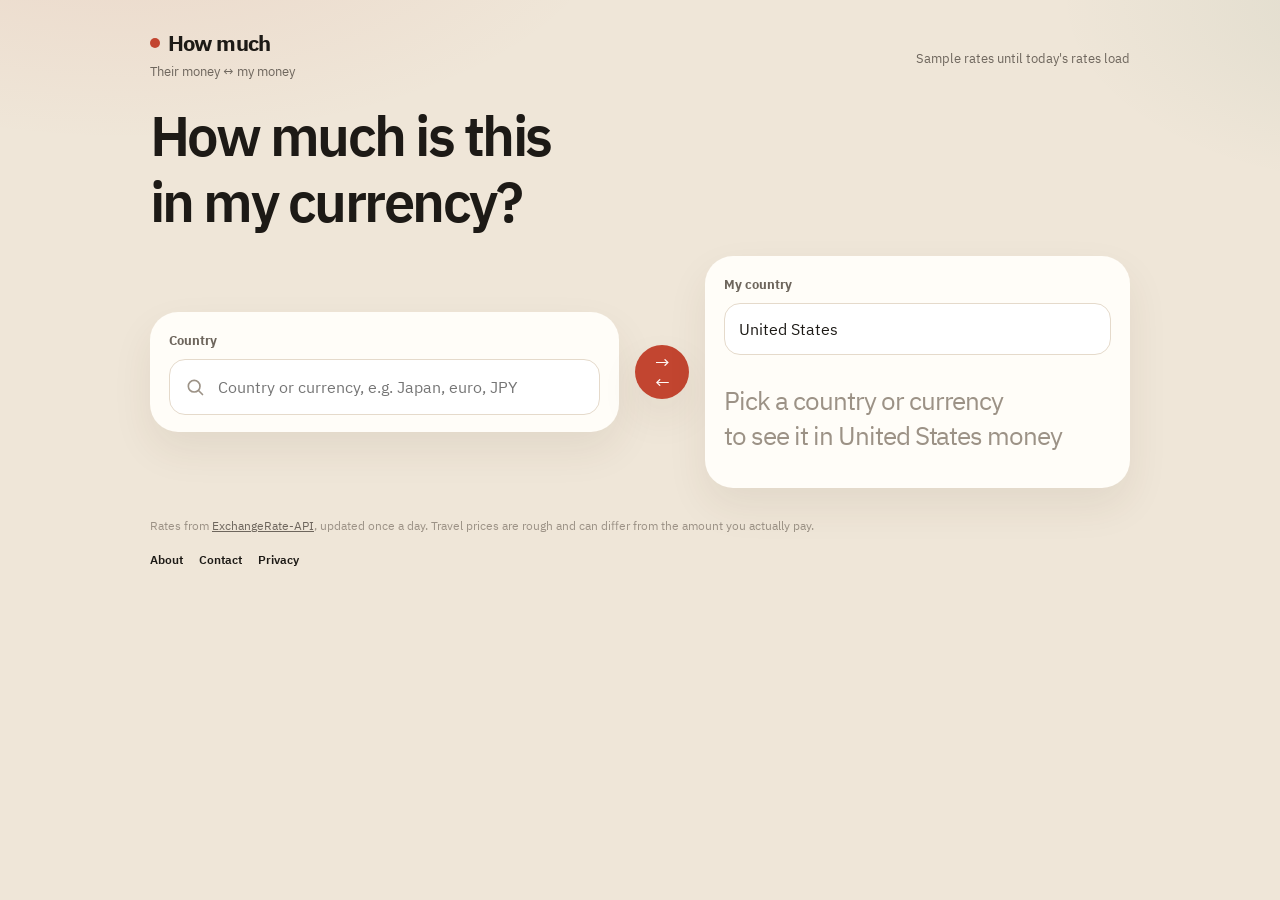
==== index.html @ 72a93dd0 "Add a country-based currency converter with localized pages. The site converts a chosen country's mo" ====
<!DOCTYPE html>
<html lang="ko">
<head>
  <meta charset="UTF-8">
  <meta name="viewport" content="width=device-width, initial-scale=1">
  <meta name="color-scheme" content="light">
  <title>얼마지 · 이 나라 돈, 내 나라 돈으로 얼마지?</title>
  <meta name="description" content="나라나 화폐를 고르면 내 나라 돈으로 얼마인지 보여줍니다. 내 나라는 브라우저 언어로 맞추고, 원하면 다른 나라로 바꿀 수 있어요.">
  <link rel="icon" href="data:image/svg+xml,%3Csvg xmlns='http://www.w3.org/2000/svg' viewBox='0 0 64 64'%3E%3Crect width='64' height='64' rx='16' fill='%23c24530'/%3E%3Ctext x='32' y='42' text-anchor='middle' font-size='32' fill='white' font-family='sans-serif'%3E₩%3C/text%3E%3C/svg%3E">
  <link rel="preconnect" href="https://fonts.googleapis.com">
  <link rel="preconnect" href="https://fonts.gstatic.com" crossorigin>
  <link href="https://fonts.googleapis.com/css2?family=Fraunces:opsz,wght@9..144,560;9..144,650&family=IBM+Plex+Sans+KR:wght@400;500;600;700&display=swap" rel="stylesheet">
  <link rel="stylesheet" href="styles.css">
</head>
<body>
  <div class="app" id="app"></div>
  <script src="countries.js"></script>
  <script src="currencies.js"></script>
  <script src="more-countries.js"></script>
  <script src="i18n.js"></script>
  <script src="country-guides.js"></script>
  <script src="country-guides-more.js"></script>
  <script src="app.js"></script>
</body>
</html>
---- styles.css ----
:root {
  --bg: #efe6d8;
  --card: #fffdf8;
  --ink: #1d1a16;
  --muted: #6e665d;
  --faint: #9c9286;
  --line: #e5dacb;
  --stamp: #c24530;
  --stamp-soft: #f8ebe6;
  --forest: #1d5a3e;
  --shadow: 0 18px 40px rgba(72, 48, 22, 0.08);
  --radius: 22px;
  --serif: "Fraunces", "Iowan Old Style", Palatino, serif;
  --sans: "IBM Plex Sans KR", "Apple SD Gothic Neo", sans-serif;
  color-scheme: light;
}

* { box-sizing: border-box; }

html, body { margin: 0; padding: 0; }

body {
  min-height: 100vh;
  font-family: var(--sans);
  color: var(--ink);
  background:
    radial-gradient(900px 420px at 10% -10%, rgba(194, 69, 48, 0.09), transparent 55%),
    radial-gradient(700px 380px at 110% 0%, rgba(29, 90, 62, 0.08), transparent 50%),
    var(--bg);
}

button, input { font-family: inherit; }

button { cursor: pointer; }

.app {
  width: min(980px, calc(100% - 32px));
  margin: 0 auto;
  padding: 28px 0 64px;
}

.top {
  display: flex;
  align-items: flex-end;
  justify-content: space-between;
  gap: 16px;
  margin-bottom: 22px;
}

.brand {
  appearance: none;
  border: 0;
  background: transparent;
  padding: 0;
  text-align: left;
  color: inherit;
}

.brand-mark {
  display: inline-flex;
  align-items: center;
  gap: 8px;
  font-weight: 700;
  letter-spacing: -0.04em;
  font-size: 22px;
}

.brand-mark i {
  width: 10px;
  height: 10px;
  border-radius: 50%;
  background: var(--stamp);
  display: block;
}

.brand small {
  display: block;
  margin-top: 4px;
  color: var(--muted);
  font-size: 13px;
}

.today {
  color: var(--muted);
  font-size: 13px;
  text-align: right;
}

.hero h1 {
  margin: 8px 0 22px;
  font-size: clamp(34px, 6vw, 56px);
  line-height: 1.18;
  letter-spacing: -0.045em;
  font-weight: 600;
}

.flow {
  position: relative;
  z-index: 2;
  display: grid;
  grid-template-columns: 1fr;
  gap: 12px;
  align-items: center;
}

.pane {
  background: var(--card);
  border: 1px solid transparent;
  border-radius: 28px;
  padding: 18px 18px 16px;
  box-shadow: var(--shadow);
  min-width: 0;
}

.pane.is-editing { border-color: #1d5a3e; }

.pane-kicker {
  margin: 0 0 10px;
  color: var(--muted);
  font-size: 13px;
  font-weight: 700;
}

.arrow {
  width: 54px;
  min-height: 54px;
  border-radius: 27px;
  display: flex;
  flex-direction: column;
  align-items: center;
  justify-content: center;
  gap: 2px;
  justify-self: center;
  background: var(--stamp);
  color: #fffaf7;
  box-shadow: var(--shadow);
}

.arrow span {
  font-size: 18px;
  line-height: 1;
  transform: rotate(90deg);
}

.arrow.is-from .go-left,
.arrow.is-home .go-right { opacity: 0.35; }

.search {
  position: relative;
  z-index: 3;
}

.search input {
  width: 100%;
  border: 1px solid var(--line);
  background: #fff;
  border-radius: 16px;
  padding: 16px 16px 16px 48px;
  font-size: 16px;
  color: var(--ink);
  outline: none;
}

.search input:focus { border-color: #e4b2a8; }

.search svg {
  position: absolute;
  left: 16px;
  top: 18px;
  color: var(--faint);
}

.suggest {
  position: absolute;
  left: 0;
  right: 0;
  top: calc(100% + 8px);
  max-height: 320px;
  overflow: auto;
  background: #fff;
  border-radius: 16px;
  padding: 6px;
  box-shadow: var(--shadow);
}

.suggest button {
  width: 100%;
  display: flex;
  align-items: center;
  gap: 10px;
  border: 0;
  background: transparent;
  color: inherit;
  text-align: left;
  border-radius: 12px;
  padding: 8px;
}

.suggest button:hover,
.suggest button:focus-visible,
.suggest button.is-active { background: #f6f1e8; }

.suggest b {
  display: block;
  font-size: 15px;
}

.suggest small {
  color: var(--muted);
  font-size: 12px;
}

.suggest-empty {
  margin: 0;
  padding: 12px 10px;
  color: var(--muted);
  font-size: 14px;
}

.identity {
  display: flex;
  gap: 12px;
  align-items: center;
  margin-top: 16px;
}

.flag {
  width: 46px;
  height: 46px;
  border-radius: 16px;
  display: grid;
  place-items: center;
  background: #f3ecdf;
  font-size: 24px;
  line-height: 1;
  flex: none;
}

.identity h2 {
  margin: 0;
  font-size: 20px;
  letter-spacing: -0.03em;
}

.curr {
  margin: 2px 0 0;
  color: var(--muted);
  font-size: 13px;
}

.field { margin-top: 14px; }

.field label {
  display: block;
  color: var(--muted);
  font-size: 12px;
  font-weight: 600;
  margin-bottom: 4px;
}

.field-row {
  display: flex;
  align-items: baseline;
  gap: 8px;
  border: 1px solid var(--line);
  border-radius: 16px;
  padding: 8px 12px;
  background: #fff;
}

.field input {
  width: 100%;
  border: 0;
  outline: none;
  background: transparent;
  font-family: var(--serif);
  color: var(--ink);
  padding: 0;
  min-width: 0;
}

.field input {
  font-size: 32px;
  letter-spacing: -0.04em;
}

.field em {
  font-style: normal;
  font-weight: 700;
  color: var(--faint);
  font-size: 13px;
}

.amounts {
  display: grid;
  grid-template-columns: repeat(3, minmax(0, 1fr));
  gap: 8px;
  margin-top: 12px;
}

.amount {
  text-align: left;
  border: 1px solid var(--line);
  background: #fffcf8;
  border-radius: 14px;
  padding: 10px 10px 9px;
  color: inherit;
}

.amount b {
  display: block;
  font-size: 13px;
  font-weight: 600;
}

.amount span {
  display: block;
  margin-top: 3px;
  color: var(--forest);
  font-weight: 700;
  letter-spacing: -0.03em;
  font-size: 13px;
}

.amount.is-on {
  border-color: #e7b2a8;
  background: var(--stamp-soft);
}

.home-field input {
  font-size: 40px;
  color: var(--forest);
}

.home-field .unit-word {
  font-size: 36px;
  color: var(--forest);
}

.won-sub {
  margin: 4px 0 0;
  color: var(--muted);
  font-size: 15px;
}

.won-empty {
  margin: 28px 0 18px;
  color: var(--faint);
  font-size: 26px;
  line-height: 1.35;
  letter-spacing: -0.04em;
}

.rate-line {
  margin: 18px 0 0;
  font-family: var(--serif);
  font-size: clamp(22px, 3vw, 28px);
  letter-spacing: -0.04em;
  line-height: 1.2;
  font-weight: 560;
}

.rate-line strong {
  font-weight: 560;
  color: var(--forest);
}

.rate-ko {
  margin: 6px 0 0;
  color: var(--muted);
}

.story {
  margin-top: 22px;
  background: var(--card);
  border-radius: 28px;
  padding: 8px 20px 18px;
  box-shadow: var(--shadow);
}

.story h3 {
  margin: 18px 0 8px;
  font-size: 18px;
  letter-spacing: -0.03em;
}

.story p {
  margin: 0;
  line-height: 1.65;
  color: #3c372f;
}

.note { margin-top: 10px !important; color: var(--muted) !important; }

.prices {
  list-style: none;
  margin: 0;
  padding: 0;
  border-top: 1px solid var(--line);
}

.prices li {
  display: grid;
  grid-template-columns: minmax(0, 1fr) auto auto;
  align-items: baseline;
  gap: 4px 14px;
  padding: 12px 0;
  border-bottom: 1px solid var(--line);
}

.prices .name { font-weight: 600; }

.prices .local {
  color: var(--muted);
  font-size: 14px;
  text-align: right;
}

.prices .won {
  font-weight: 700;
  letter-spacing: -0.03em;
  text-align: right;
}

.cost {
  margin: 18px 0 0;
  padding: 14px 16px;
  border-radius: 16px;
  font-weight: 700;
  letter-spacing: -0.03em;
  line-height: 1.45;
}

.cost.cheap,
.cost.bit-cheap {
  background: #e7f3ec;
  color: var(--forest);
}

.cost.pricey,
.cost.bit-pricey {
  background: var(--stamp-soft);
  color: #8d2e22;
}

.cost.similar {
  background: #f3ecdf;
  color: var(--ink);
}

.fine {
  margin: 12px 0 0;
  color: var(--faint);
  font-size: 12px;
  line-height: 1.5;
}

.user-list {
  display: flex;
  flex-wrap: wrap;
  gap: 8px;
  margin-top: 12px;
}

.user-list button {
  border: 1px solid var(--line);
  background: #fff;
  color: inherit;
  border-radius: 999px;
  padding: 6px 10px;
  font-size: 13px;
}

.code-flag {
  font-size: 12px;
  font-weight: 700;
  letter-spacing: 0;
}

.home-box {
  position: relative;
  margin-bottom: 8px;
}

.home-box input {
  width: 100%;
  border: 1px solid var(--line);
  background: #fff;
  border-radius: 16px;
  padding: 14px 14px;
  font-size: 16px;
  color: var(--ink);
  outline: none;
}

.home-box input:focus { border-color: #e4b2a8; }

.footer {
  margin-top: 28px;
  color: var(--faint);
  font-size: 12px;
  line-height: 1.6;
}

.footer a { color: var(--muted); }

.legal-nav {
  display: flex;
  flex-wrap: wrap;
  gap: 8px 16px;
  margin-top: 14px;
}

.legal-nav a {
  color: var(--ink);
  font-weight: 600;
  text-decoration: none;
}

.doc {
  width: min(760px, calc(100% - 32px));
}

.doc h1 {
  margin: 12px 0 8px;
  font-size: clamp(32px, 5vw, 46px);
  letter-spacing: -0.045em;
  line-height: 1.2;
}

.doc .lead {
  margin: 0 0 22px;
  color: var(--muted);
}

.doc article {
  background: var(--card);
  border-radius: 28px;
  padding: 22px 22px 8px;
  box-shadow: var(--shadow);
}

.doc h2 {
  margin: 22px 0 8px;
  font-size: 18px;
  letter-spacing: -0.03em;
}

.doc p,
.doc li {
  line-height: 1.7;
  color: #3c372f;
}

.doc ul {
  margin: 8px 0 16px;
  padding-left: 18px;
}

.doc a { color: var(--ink); }

.brand-link {
  color: inherit;
  text-decoration: none;
}

@media (min-width: 800px) {
  .flow {
    grid-template-columns: minmax(0, 1.05fr) auto minmax(0, 0.95fr);
    gap: 16px;
  }

  .arrow span { transform: none; }
}

@media (max-width: 640px) {
  .top { align-items: flex-start; flex-direction: column; }
  .today { text-align: left; }
  .pane { border-radius: 22px; padding: 16px 14px 14px; }
  .field input { font-size: 28px; }
  .prices li { grid-template-columns: minmax(0, 1fr) auto; }
  .prices .local { grid-column: 1; }
  .prices .won { grid-row: 1 / span 2; grid-column: 2; align-self: center; }
}
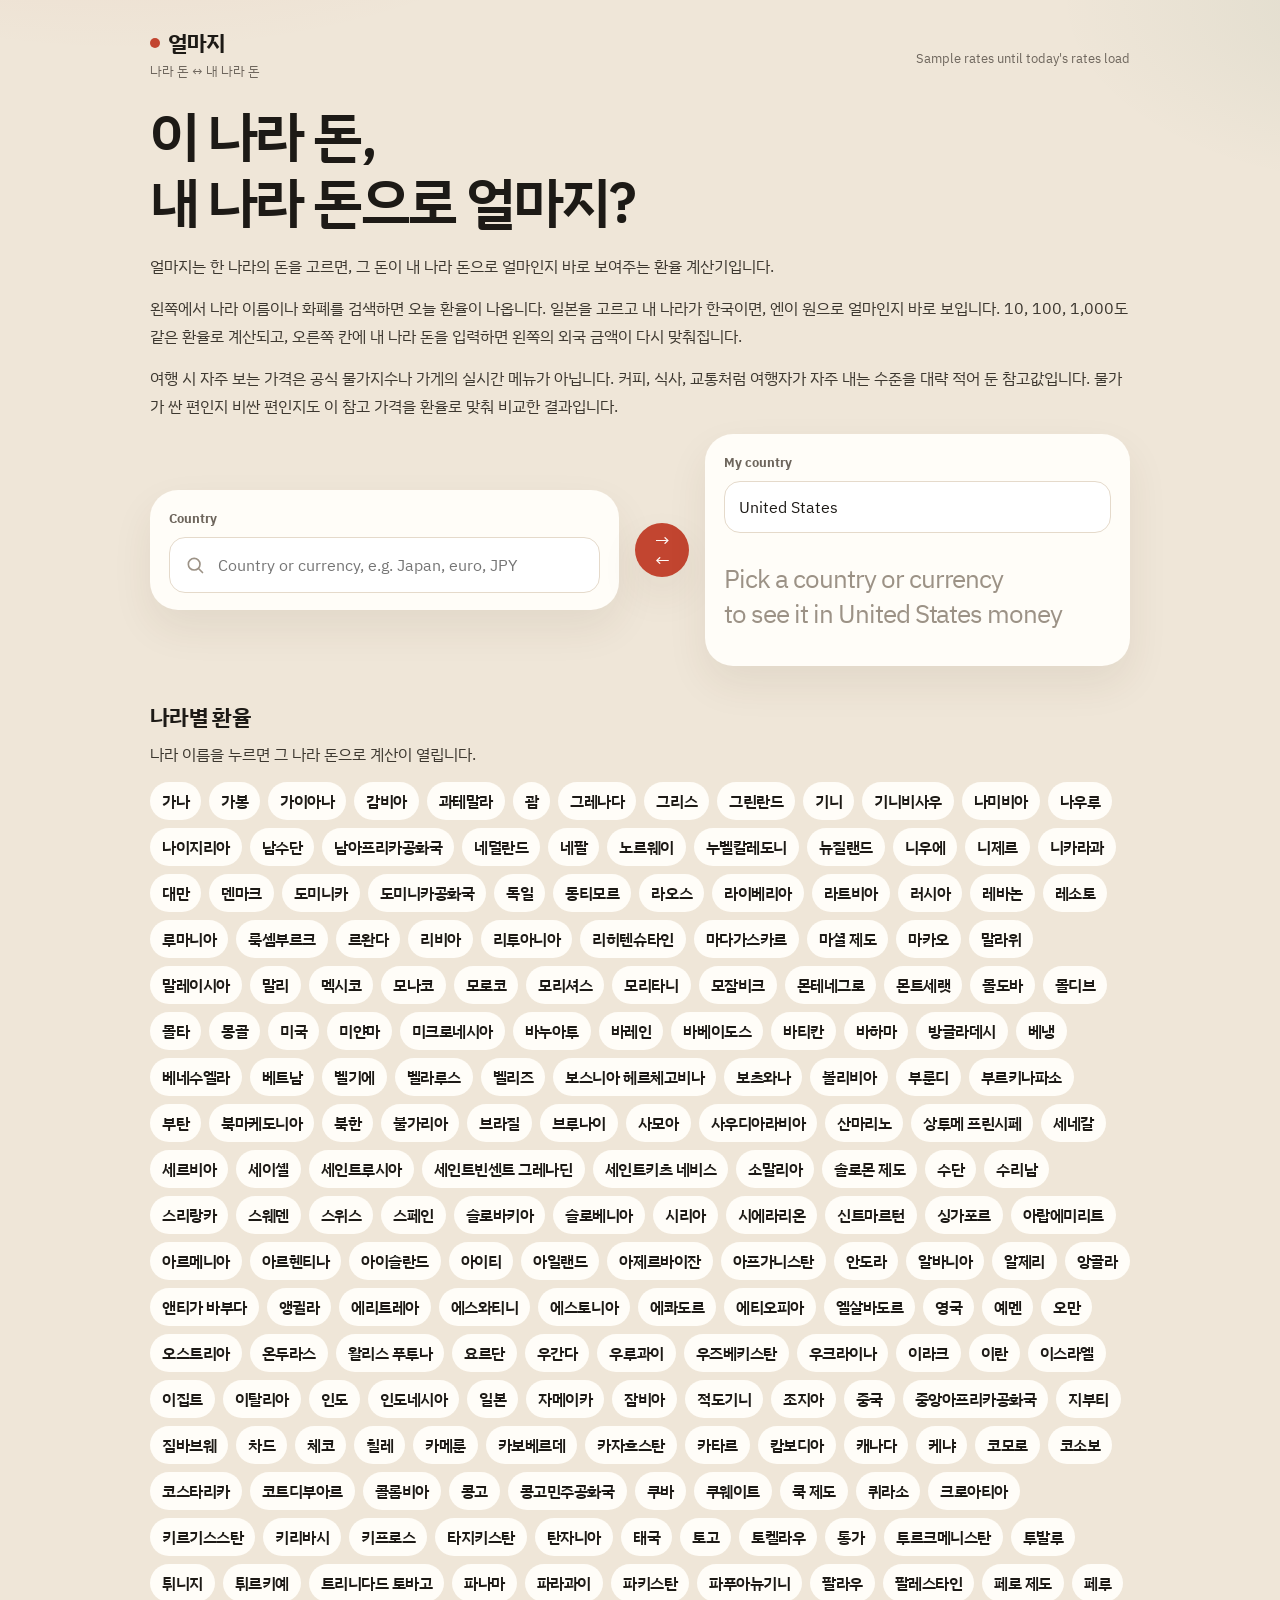
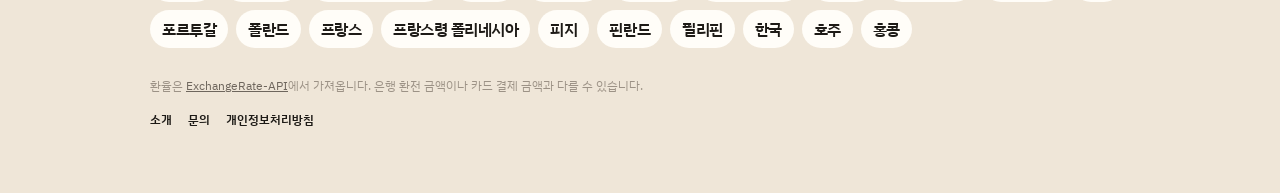
==== commit e14dfbca: "Show homepage intro and country links in HTML. Move the calculator shell into a smaller script-owned" ====
--- a/index.html
+++ b/index.html
@@ -5,7 +5,7 @@
   <meta name="viewport" content="width=device-width, initial-scale=1">
   <meta name="color-scheme" content="light">
   <title>얼마지 · 이 나라 돈, 내 나라 돈으로 얼마지?</title>
-  <meta name="description" content="나라나 화폐를 고르면 내 나라 돈으로 얼마인지 보여줍니다. 내 나라는 브라우저 언어로 맞추고, 원하면 다른 나라로 바꿀 수 있어요.">
+  <meta name="description" content="나라를 고르면 그 나라 돈이 내 나라 돈으로 얼마인지 보여줍니다. 여행 가격은 참고값입니다.">
   <link rel="icon" href="data:image/svg+xml,%3Csvg xmlns='http://www.w3.org/2000/svg' viewBox='0 0 64 64'%3E%3Crect width='64' height='64' rx='16' fill='%23c24530'/%3E%3Ctext x='32' y='42' text-anchor='middle' font-size='32' fill='white' font-family='sans-serif'%3E₩%3C/text%3E%3C/svg%3E">
   <link rel="preconnect" href="https://fonts.googleapis.com">
   <link rel="preconnect" href="https://fonts.gstatic.com" crossorigin>
@@ -13,7 +13,254 @@
   <link rel="stylesheet" href="styles.css">
 </head>
 <body>
-  <div class="app" id="app"></div>
+  <div class="app">
+    <header class="top">
+      <button class="brand" type="button">
+        <span class="brand-mark"><i></i>얼마지</span>
+        <small>나라 돈 ↔ 내 나라 돈</small>
+      </button>
+      <p class="today" id="today">오늘 환율</p>
+    </header>
+
+    <section class="hero">
+      <h1>이 나라 돈,<br>내 나라 돈으로 얼마지?</h1>
+    </section>
+
+    <section class="intro">
+      <p>얼마지는 한 나라의 돈을 고르면, 그 돈이 내 나라 돈으로 얼마인지 바로 보여주는 환율 계산기입니다.</p>
+      <p>왼쪽에서 나라 이름이나 화폐를 검색하면 오늘 환율이 나옵니다. 일본을 고르고 내 나라가 한국이면, 엔이 원으로 얼마인지 바로 보입니다. 10, 100, 1,000도 같은 환율로 계산되고, 오른쪽 칸에 내 나라 돈을 입력하면 왼쪽의 외국 금액이 다시 맞춰집니다.</p>
+      <p>여행 시 자주 보는 가격은 공식 물가지수나 가게의 실시간 메뉴가 아닙니다. 커피, 식사, 교통처럼 여행자가 자주 내는 수준을 대략 적어 둔 참고값입니다. 물가가 싼 편인지 비싼 편인지도 이 참고 가격을 환율로 맞춰 비교한 결과입니다.</p>
+    </section>
+
+    <div id="app"></div>
+
+    <section class="country-index">
+      <h2>나라별 환율</h2>
+      <p>나라 이름을 누르면 그 나라 돈으로 계산이 열립니다.</p>
+      <nav class="country-links">
+        <a href="?country=ghana">가나</a>
+        <a href="?country=gabon">가봉</a>
+        <a href="?country=guyana">가이아나</a>
+        <a href="?country=gambia">감비아</a>
+        <a href="?country=guatemala">과테말라</a>
+        <a href="?country=guam">괌</a>
+        <a href="?country=grenada">그레나다</a>
+        <a href="?country=greece">그리스</a>
+        <a href="?country=greenland">그린란드</a>
+        <a href="?country=guinea">기니</a>
+        <a href="?country=guineabissau">기니비사우</a>
+        <a href="?country=namibia">나미비아</a>
+        <a href="?country=nauru">나우루</a>
+        <a href="?country=nigeria">나이지리아</a>
+        <a href="?country=southsudan">남수단</a>
+        <a href="?country=southafrica">남아프리카공화국</a>
+        <a href="?country=netherlands">네덜란드</a>
+        <a href="?country=nepal">네팔</a>
+        <a href="?country=norway">노르웨이</a>
+        <a href="?country=newcaledonia">누벨칼레도니</a>
+        <a href="?country=newzealand">뉴질랜드</a>
+        <a href="?country=niue">니우에</a>
+        <a href="?country=niger">니제르</a>
+        <a href="?country=nicaragua">니카라과</a>
+        <a href="?country=taiwan">대만</a>
+        <a href="?country=denmark">덴마크</a>
+        <a href="?country=dominica">도미니카</a>
+        <a href="?country=dominican">도미니카공화국</a>
+        <a href="?country=germany">독일</a>
+        <a href="?country=timorleste">동티모르</a>
+        <a href="?country=laos">라오스</a>
+        <a href="?country=liberia">라이베리아</a>
+        <a href="?country=latvia">라트비아</a>
+        <a href="?country=russia">러시아</a>
+        <a href="?country=lebanon">레바논</a>
+        <a href="?country=lesotho">레소토</a>
+        <a href="?country=romania">루마니아</a>
+        <a href="?country=luxembourg">룩셈부르크</a>
+        <a href="?country=rwanda">르완다</a>
+        <a href="?country=libya">리비아</a>
+        <a href="?country=lithuania">리투아니아</a>
+        <a href="?country=liechtenstein">리히텐슈타인</a>
+        <a href="?country=madagascar">마다가스카르</a>
+        <a href="?country=marshall">마셜 제도</a>
+        <a href="?country=macau">마카오</a>
+        <a href="?country=malawi">말라위</a>
+        <a href="?country=malaysia">말레이시아</a>
+        <a href="?country=mali">말리</a>
+        <a href="?country=mexico">멕시코</a>
+        <a href="?country=monaco">모나코</a>
+        <a href="?country=morocco">모로코</a>
+        <a href="?country=mauritius">모리셔스</a>
+        <a href="?country=mauritania">모리타니</a>
+        <a href="?country=mozambique">모잠비크</a>
+        <a href="?country=montenegro">몬테네그로</a>
+        <a href="?country=montserrat">몬트세랫</a>
+        <a href="?country=moldova">몰도바</a>
+        <a href="?country=maldives">몰디브</a>
+        <a href="?country=malta">몰타</a>
+        <a href="?country=mongolia">몽골</a>
+        <a href="?country=usa">미국</a>
+        <a href="?country=myanmar">미얀마</a>
+        <a href="?country=micronesia">미크로네시아</a>
+        <a href="?country=vanuatu">바누아투</a>
+        <a href="?country=bahrain">바레인</a>
+        <a href="?country=barbados">바베이도스</a>
+        <a href="?country=vatican">바티칸</a>
+        <a href="?country=bahamas">바하마</a>
+        <a href="?country=bangladesh">방글라데시</a>
+        <a href="?country=benin">베냉</a>
+        <a href="?country=venezuela">베네수엘라</a>
+        <a href="?country=vietnam">베트남</a>
+        <a href="?country=belgium">벨기에</a>
+        <a href="?country=belarus">벨라루스</a>
+        <a href="?country=belize">벨리즈</a>
+        <a href="?country=bosnia">보스니아 헤르체고비나</a>
+        <a href="?country=botswana">보츠와나</a>
+        <a href="?country=bolivia">볼리비아</a>
+        <a href="?country=burundi">부룬디</a>
+        <a href="?country=burkinafaso">부르키나파소</a>
+        <a href="?country=bhutan">부탄</a>
+        <a href="?country=northmacedonia">북마케도니아</a>
+        <a href="?country=northkorea">북한</a>
+        <a href="?country=bulgaria">불가리아</a>
+        <a href="?country=brazil">브라질</a>
+        <a href="?country=brunei">브루나이</a>
+        <a href="?country=samoa">사모아</a>
+        <a href="?country=saudi">사우디아라비아</a>
+        <a href="?country=sanmarino">산마리노</a>
+        <a href="?country=saotome">상투메 프린시페</a>
+        <a href="?country=senegal">세네갈</a>
+        <a href="?country=serbia">세르비아</a>
+        <a href="?country=seychelles">세이셸</a>
+        <a href="?country=stlucia">세인트루시아</a>
+        <a href="?country=stvincent">세인트빈센트 그레나딘</a>
+        <a href="?country=stkitts">세인트키츠 네비스</a>
+        <a href="?country=somalia">소말리아</a>
+        <a href="?country=solomon">솔로몬 제도</a>
+        <a href="?country=sudan">수단</a>
+        <a href="?country=suriname">수리남</a>
+        <a href="?country=srilanka">스리랑카</a>
+        <a href="?country=sweden">스웨덴</a>
+        <a href="?country=switzerland">스위스</a>
+        <a href="?country=spain">스페인</a>
+        <a href="?country=slovakia">슬로바키아</a>
+        <a href="?country=slovenia">슬로베니아</a>
+        <a href="?country=syria">시리아</a>
+        <a href="?country=sierraleone">시에라리온</a>
+        <a href="?country=sintmaarten">신트마르턴</a>
+        <a href="?country=singapore">싱가포르</a>
+        <a href="?country=uae">아랍에미리트</a>
+        <a href="?country=armenia">아르메니아</a>
+        <a href="?country=argentina">아르헨티나</a>
+        <a href="?country=iceland">아이슬란드</a>
+        <a href="?country=haiti">아이티</a>
+        <a href="?country=ireland">아일랜드</a>
+        <a href="?country=azerbaijan">아제르바이잔</a>
+        <a href="?country=afghanistan">아프가니스탄</a>
+        <a href="?country=andorra">안도라</a>
+        <a href="?country=albania">알바니아</a>
+        <a href="?country=algeria">알제리</a>
+        <a href="?country=angola">앙골라</a>
+        <a href="?country=antigua">앤티가 바부다</a>
+        <a href="?country=anguilla">앵귈라</a>
+        <a href="?country=eritrea">에리트레아</a>
+        <a href="?country=eswatini">에스와티니</a>
+        <a href="?country=estonia">에스토니아</a>
+        <a href="?country=ecuador">에콰도르</a>
+        <a href="?country=ethiopia">에티오피아</a>
+        <a href="?country=elsalvador">엘살바도르</a>
+        <a href="?country=uk">영국</a>
+        <a href="?country=yemen">예멘</a>
+        <a href="?country=oman">오만</a>
+        <a href="?country=austria">오스트리아</a>
+        <a href="?country=honduras">온두라스</a>
+        <a href="?country=wallisfutuna">왈리스 푸투나</a>
+        <a href="?country=jordan">요르단</a>
+        <a href="?country=uganda">우간다</a>
+        <a href="?country=uruguay">우루과이</a>
+        <a href="?country=uzbekistan">우즈베키스탄</a>
+        <a href="?country=ukraine">우크라이나</a>
+        <a href="?country=iraq">이라크</a>
+        <a href="?country=iran">이란</a>
+        <a href="?country=israel">이스라엘</a>
+        <a href="?country=egypt">이집트</a>
+        <a href="?country=italy">이탈리아</a>
+        <a href="?country=india">인도</a>
+        <a href="?country=indonesia">인도네시아</a>
+        <a href="?country=japan">일본</a>
+        <a href="?country=jamaica">자메이카</a>
+        <a href="?country=zambia">잠비아</a>
+        <a href="?country=equatorialguinea">적도기니</a>
+        <a href="?country=georgia">조지아</a>
+        <a href="?country=china">중국</a>
+        <a href="?country=centralafricanrepublic">중앙아프리카공화국</a>
+        <a href="?country=djibouti">지부티</a>
+        <a href="?country=zimbabwe">짐바브웨</a>
+        <a href="?country=chad">차드</a>
+        <a href="?country=czech">체코</a>
+        <a href="?country=chile">칠레</a>
+        <a href="?country=cameroon">카메룬</a>
+        <a href="?country=caboverde">카보베르데</a>
+        <a href="?country=kazakhstan">카자흐스탄</a>
+        <a href="?country=qatar">카타르</a>
+        <a href="?country=cambodia">캄보디아</a>
+        <a href="?country=canada">캐나다</a>
+        <a href="?country=kenya">케냐</a>
+        <a href="?country=comoros">코모로</a>
+        <a href="?country=kosovo">코소보</a>
+        <a href="?country=costarica">코스타리카</a>
+        <a href="?country=ivorycoast">코트디부아르</a>
+        <a href="?country=colombia">콜롬비아</a>
+        <a href="?country=congo">콩고</a>
+        <a href="?country=drcongo">콩고민주공화국</a>
+        <a href="?country=cuba">쿠바</a>
+        <a href="?country=kuwait">쿠웨이트</a>
+        <a href="?country=cookislands">쿡 제도</a>
+        <a href="?country=curacao">퀴라소</a>
+        <a href="?country=croatia">크로아티아</a>
+        <a href="?country=kyrgyzstan">키르기스스탄</a>
+        <a href="?country=kiribati">키리바시</a>
+        <a href="?country=cyprus">키프로스</a>
+        <a href="?country=tajikistan">타지키스탄</a>
+        <a href="?country=tanzania">탄자니아</a>
+        <a href="?country=thailand">태국</a>
+        <a href="?country=togo">토고</a>
+        <a href="?country=tokelau">토켈라우</a>
+        <a href="?country=tonga">통가</a>
+        <a href="?country=turkmenistan">투르크메니스탄</a>
+        <a href="?country=tuvalu">투발루</a>
+        <a href="?country=tunisia">튀니지</a>
+        <a href="?country=turkey">튀르키예</a>
+        <a href="?country=trinidad">트리니다드 토바고</a>
+        <a href="?country=panama">파나마</a>
+        <a href="?country=paraguay">파라과이</a>
+        <a href="?country=pakistan">파키스탄</a>
+        <a href="?country=papua">파푸아뉴기니</a>
+        <a href="?country=palau">팔라우</a>
+        <a href="?country=palestine">팔레스타인</a>
+        <a href="?country=faroe">페로 제도</a>
+        <a href="?country=peru">페루</a>
+        <a href="?country=portugal">포르투갈</a>
+        <a href="?country=poland">폴란드</a>
+        <a href="?country=france">프랑스</a>
+        <a href="?country=frenchpolynesia">프랑스령 폴리네시아</a>
+        <a href="?country=fiji">피지</a>
+        <a href="?country=finland">핀란드</a>
+        <a href="?country=philippines">필리핀</a>
+        <a href="?country=korea">한국</a>
+        <a href="?country=australia">호주</a>
+        <a href="?country=hongkong">홍콩</a>
+      </nav>
+    </section>
+
+    <footer class="footer">
+      <p>환율은 <a href="https://www.exchangerate-api.com" target="_blank" rel="noopener">ExchangeRate-API</a>에서 가져옵니다. 은행 환전 금액이나 카드 결제 금액과 다를 수 있습니다.</p>
+      <nav class="legal-nav">
+        <a href="about.html">소개</a>
+        <a href="contact.html">문의</a>
+        <a href="privacy.html">개인정보처리방침</a>
+      </nav>
+    </footer>
+  </div>
   <script src="countries.js"></script>
   <script src="currencies.js"></script>
   <script src="more-countries.js"></script>
--- a/styles.css
+++ b/styles.css
@@ -87,11 +87,45 @@
 }
 
 .hero h1 {
-  margin: 8px 0 22px;
+  margin: 8px 0 18px;
   font-size: clamp(34px, 6vw, 56px);
   line-height: 1.18;
   letter-spacing: -0.045em;
   font-weight: 600;
+}
+
+.intro p,
+.country-index p {
+  margin: 0 0 14px;
+  line-height: 1.75;
+  color: #3c372f;
+}
+
+.country-index {
+  margin-top: 36px;
+}
+
+.country-index h2 {
+  margin: 0 0 8px;
+  font-size: 22px;
+  letter-spacing: -0.03em;
+}
+
+.country-links {
+  display: flex;
+  flex-wrap: wrap;
+  gap: 8px;
+  margin-top: 8px;
+}
+
+.country-links a {
+  color: var(--ink);
+  text-decoration: none;
+  background: var(--card);
+  border-radius: 999px;
+  padding: 8px 12px;
+  font-weight: 600;
+  letter-spacing: -0.03em;
 }
 
 .flow {
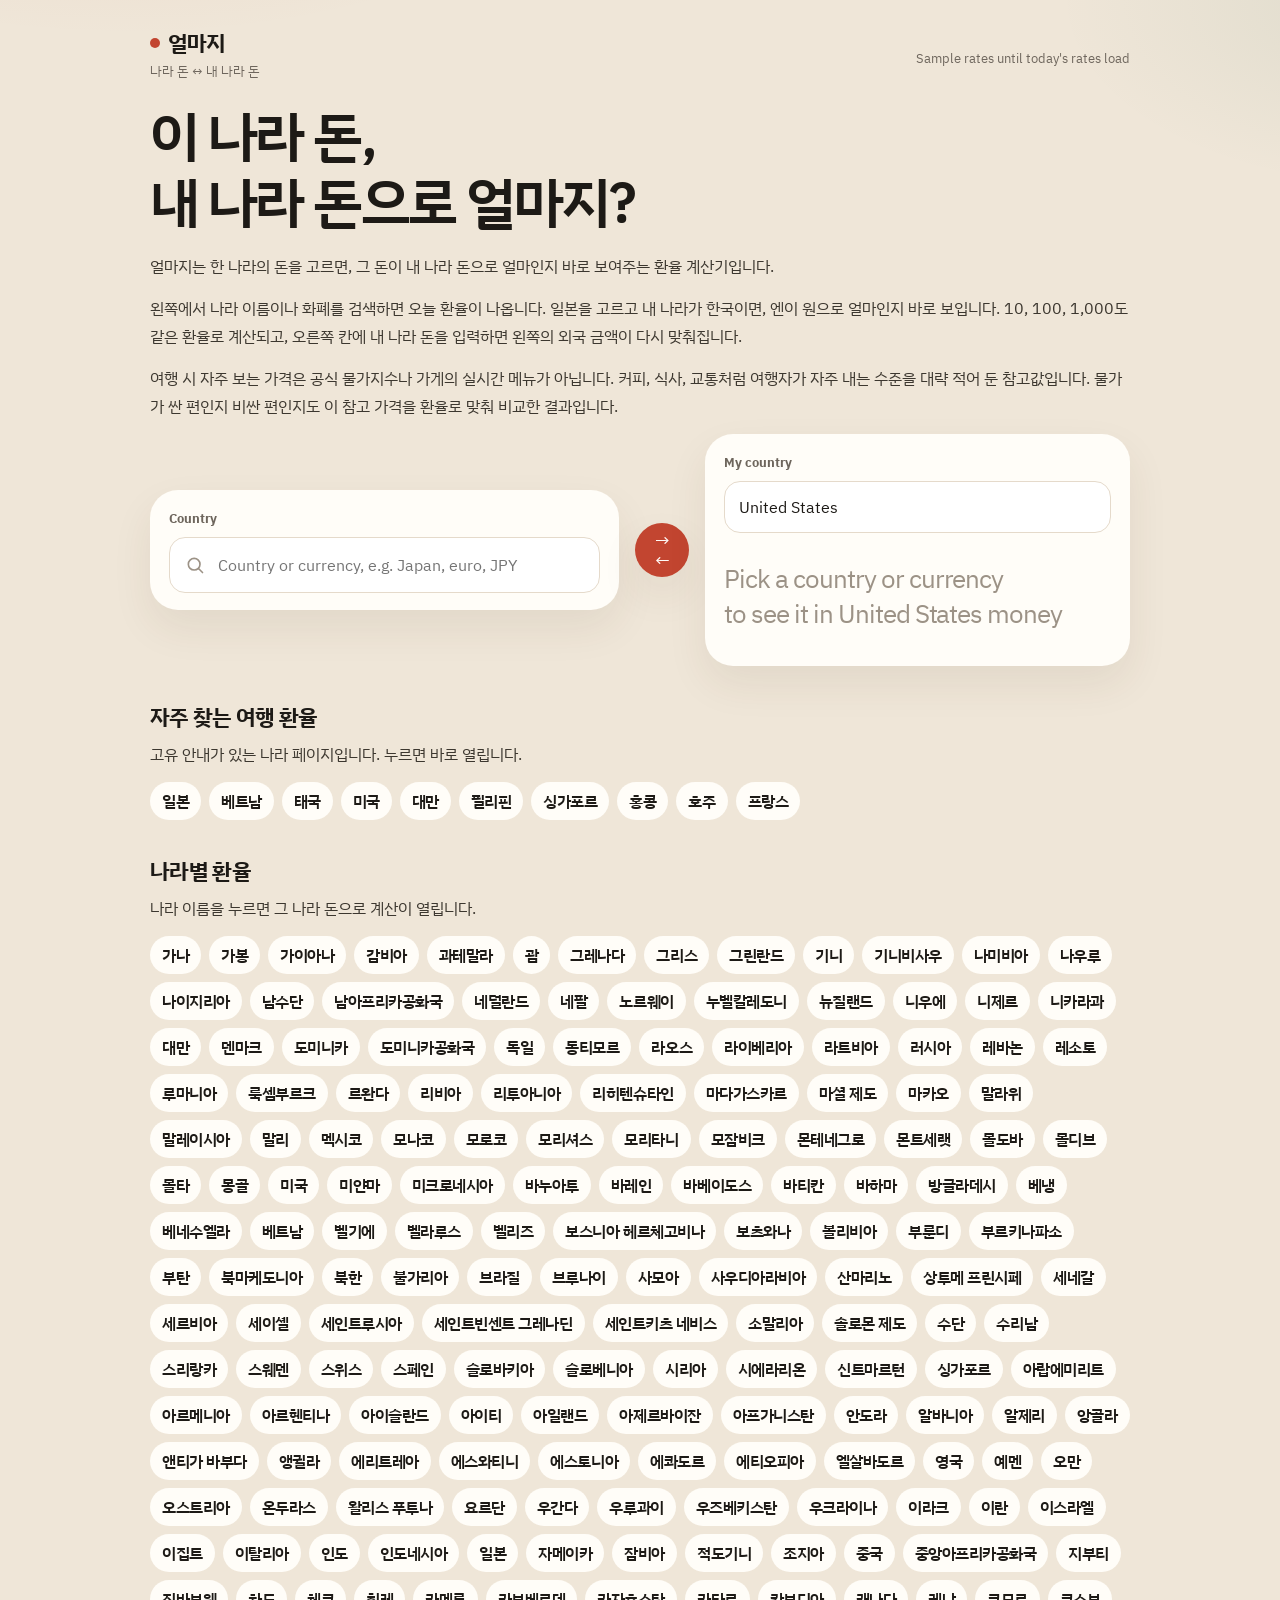
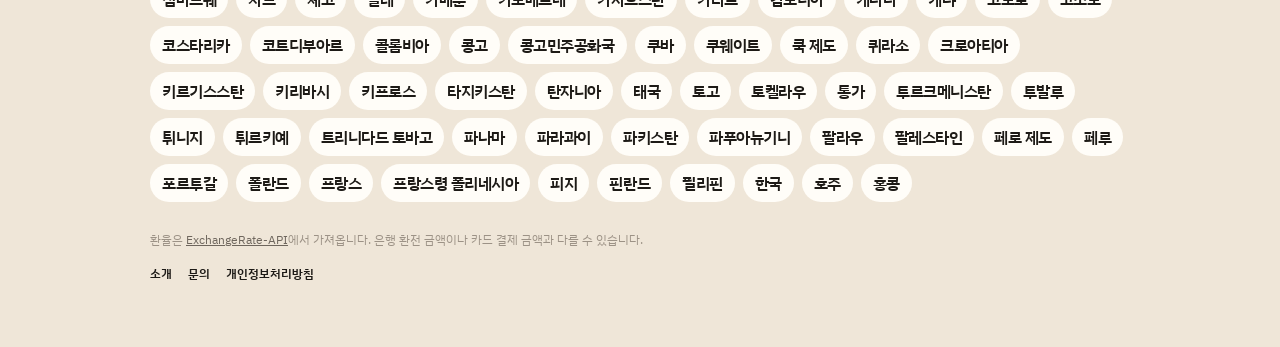
==== commit 5ee71083: "Add featured country pages and AdSense-ready site files. Ship unique HTML guides for ten popular des" ====
--- a/index.html
+++ b/index.html
@@ -11,6 +11,16 @@
   <link rel="preconnect" href="https://fonts.gstatic.com" crossorigin>
   <link href="https://fonts.googleapis.com/css2?family=Fraunces:opsz,wght@9..144,560;9..144,650&family=IBM+Plex+Sans+KR:wght@400;500;600;700&display=swap" rel="stylesheet">
   <link rel="stylesheet" href="styles.css">
+  <link rel="prefetch" href="japan.html" as="document">
+  <link rel="prefetch" href="vietnam.html" as="document">
+  <link rel="prefetch" href="thailand.html" as="document">
+  <link rel="prefetch" href="usa.html" as="document">
+  <link rel="prefetch" href="taiwan.html" as="document">
+  <link rel="prefetch" href="philippines.html" as="document">
+  <link rel="prefetch" href="singapore.html" as="document">
+  <link rel="prefetch" href="hongkong.html" as="document">
+  <link rel="prefetch" href="australia.html" as="document">
+  <link rel="prefetch" href="france.html" as="document">
 </head>
 <body>
   <div class="app">
@@ -34,7 +44,24 @@
 
     <div id="app"></div>
 
-    <section class="country-index">
+    <section class="featured-index">
+      <h2>자주 찾는 여행 환율</h2>
+      <p>고유 안내가 있는 나라 페이지입니다. 누르면 바로 열립니다.</p>
+      <nav class="country-links">
+        <a href="japan.html">일본</a>
+        <a href="vietnam.html">베트남</a>
+        <a href="thailand.html">태국</a>
+        <a href="usa.html">미국</a>
+        <a href="taiwan.html">대만</a>
+        <a href="philippines.html">필리핀</a>
+        <a href="singapore.html">싱가포르</a>
+        <a href="hongkong.html">홍콩</a>
+        <a href="australia.html">호주</a>
+        <a href="france.html">프랑스</a>
+      </nav>
+    </section>
+
+    <section class="country-index" id="countries">
       <h2>나라별 환율</h2>
       <p>나라 이름을 누르면 그 나라 돈으로 계산이 열립니다.</p>
       <nav class="country-links">
@@ -62,7 +89,7 @@
         <a href="?country=niue">니우에</a>
         <a href="?country=niger">니제르</a>
         <a href="?country=nicaragua">니카라과</a>
-        <a href="?country=taiwan">대만</a>
+        <a href="taiwan.html">대만</a>
         <a href="?country=denmark">덴마크</a>
         <a href="?country=dominica">도미니카</a>
         <a href="?country=dominican">도미니카공화국</a>
@@ -98,7 +125,7 @@
         <a href="?country=maldives">몰디브</a>
         <a href="?country=malta">몰타</a>
         <a href="?country=mongolia">몽골</a>
-        <a href="?country=usa">미국</a>
+        <a href="usa.html">미국</a>
         <a href="?country=myanmar">미얀마</a>
         <a href="?country=micronesia">미크로네시아</a>
         <a href="?country=vanuatu">바누아투</a>
@@ -109,7 +136,7 @@
         <a href="?country=bangladesh">방글라데시</a>
         <a href="?country=benin">베냉</a>
         <a href="?country=venezuela">베네수엘라</a>
-        <a href="?country=vietnam">베트남</a>
+        <a href="vietnam.html">베트남</a>
         <a href="?country=belgium">벨기에</a>
         <a href="?country=belarus">벨라루스</a>
         <a href="?country=belize">벨리즈</a>
@@ -147,7 +174,7 @@
         <a href="?country=syria">시리아</a>
         <a href="?country=sierraleone">시에라리온</a>
         <a href="?country=sintmaarten">신트마르턴</a>
-        <a href="?country=singapore">싱가포르</a>
+        <a href="singapore.html">싱가포르</a>
         <a href="?country=uae">아랍에미리트</a>
         <a href="?country=armenia">아르메니아</a>
         <a href="?country=argentina">아르헨티나</a>
@@ -186,7 +213,7 @@
         <a href="?country=italy">이탈리아</a>
         <a href="?country=india">인도</a>
         <a href="?country=indonesia">인도네시아</a>
-        <a href="?country=japan">일본</a>
+        <a href="japan.html">일본</a>
         <a href="?country=jamaica">자메이카</a>
         <a href="?country=zambia">잠비아</a>
         <a href="?country=equatorialguinea">적도기니</a>
@@ -222,7 +249,7 @@
         <a href="?country=cyprus">키프로스</a>
         <a href="?country=tajikistan">타지키스탄</a>
         <a href="?country=tanzania">탄자니아</a>
-        <a href="?country=thailand">태국</a>
+        <a href="thailand.html">태국</a>
         <a href="?country=togo">토고</a>
         <a href="?country=tokelau">토켈라우</a>
         <a href="?country=tonga">통가</a>
@@ -241,14 +268,14 @@
         <a href="?country=peru">페루</a>
         <a href="?country=portugal">포르투갈</a>
         <a href="?country=poland">폴란드</a>
-        <a href="?country=france">프랑스</a>
+        <a href="france.html">프랑스</a>
         <a href="?country=frenchpolynesia">프랑스령 폴리네시아</a>
         <a href="?country=fiji">피지</a>
         <a href="?country=finland">핀란드</a>
-        <a href="?country=philippines">필리핀</a>
+        <a href="philippines.html">필리핀</a>
         <a href="?country=korea">한국</a>
-        <a href="?country=australia">호주</a>
-        <a href="?country=hongkong">홍콩</a>
+        <a href="australia.html">호주</a>
+        <a href="hongkong.html">홍콩</a>
       </nav>
     </section>
 
@@ -261,6 +288,7 @@
       </nav>
     </footer>
   </div>
+  <script src="featured.js"></script>
   <script src="countries.js"></script>
   <script src="currencies.js"></script>
   <script src="more-countries.js"></script>
--- a/styles.css
+++ b/styles.css
@@ -1,3 +1,7 @@
+@view-transition {
+  navigation: auto;
+}
+
 :root {
   --bg: #efe6d8;
   --card: #fffdf8;
@@ -37,6 +41,17 @@
   width: min(980px, calc(100% - 32px));
   margin: 0 auto;
   padding: 28px 0 64px;
+  view-transition-name: app-shell;
+}
+
+::view-transition-old(root),
+::view-transition-new(root) {
+  animation-duration: 160ms;
+}
+
+::view-transition-old(app-shell),
+::view-transition-new(app-shell) {
+  animation-duration: 180ms;
 }
 
 .top {
@@ -95,20 +110,47 @@
 }
 
 .intro p,
-.country-index p {
+.country-index p,
+.featured-index p,
+.country-guide p {
   margin: 0 0 14px;
   line-height: 1.75;
   color: #3c372f;
 }
 
+.featured-index,
 .country-index {
   margin-top: 36px;
 }
 
+.featured-index h2,
 .country-index h2 {
   margin: 0 0 8px;
   font-size: 22px;
   letter-spacing: -0.03em;
+}
+
+.country-guide {
+  margin: 8px 0 28px;
+  padding: 22px 22px 8px;
+  background: rgba(255, 253, 248, 0.72);
+  border: 1px solid rgba(229, 218, 203, 0.9);
+  border-radius: 28px;
+}
+
+.country-guide .lead {
+  font-size: 1.05rem;
+  color: var(--ink);
+}
+
+.country-guide .fine,
+.rate-now {
+  color: var(--muted);
+  font-size: 14px;
+}
+
+.country-index-compact {
+  margin-top: 28px;
 }
 
 .country-links {
